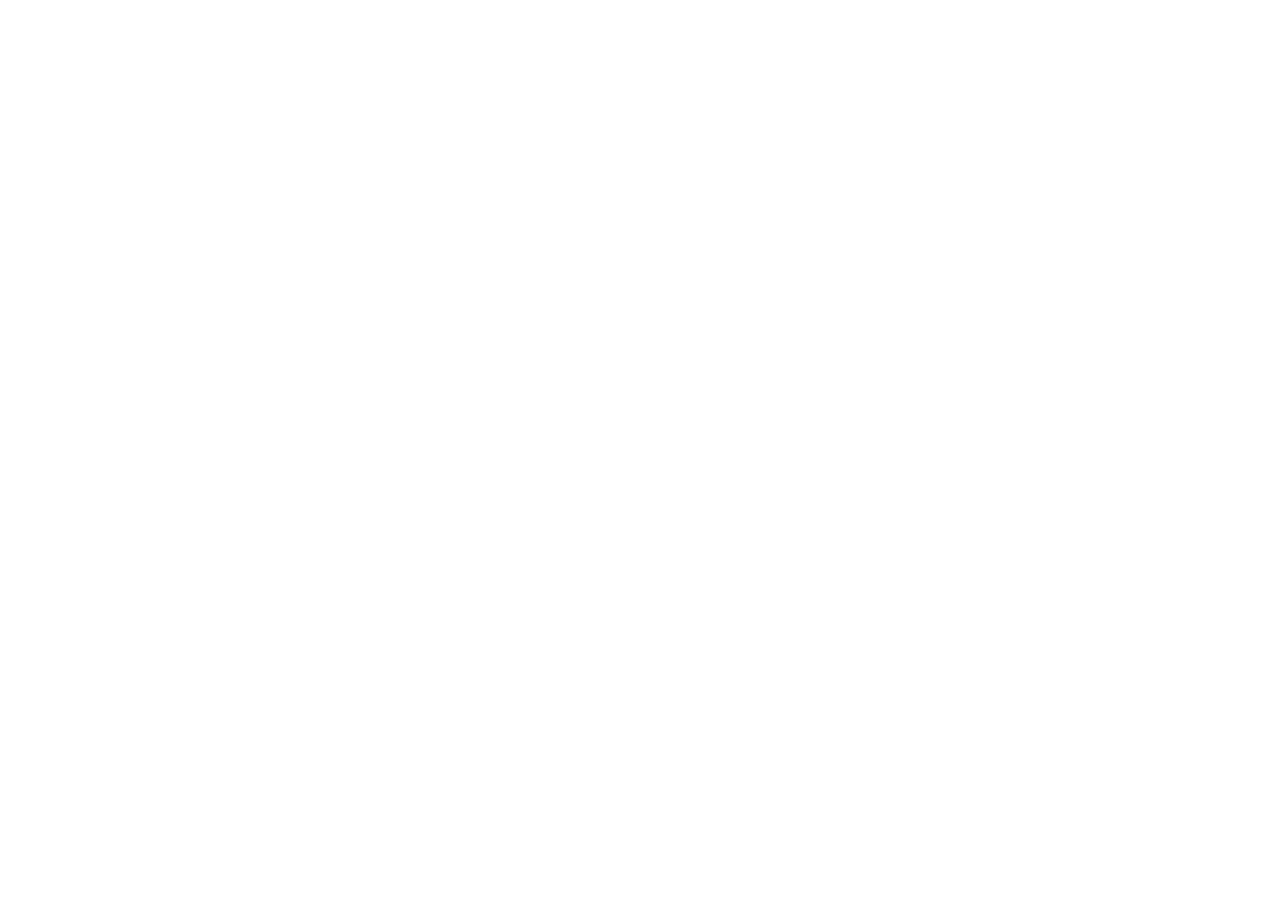
==== index.html @ 4ea0a5b0 "initial commit" ====
<!DOCTYPE html>
<html lang="en">
<head>
    <meta charset="UTF-8">
    <meta name="viewport" content="width=device-width, initial-scale=1.0">
    <title>wdd231 Tamara</title>
</head>
<body>
    
</body>
</html>
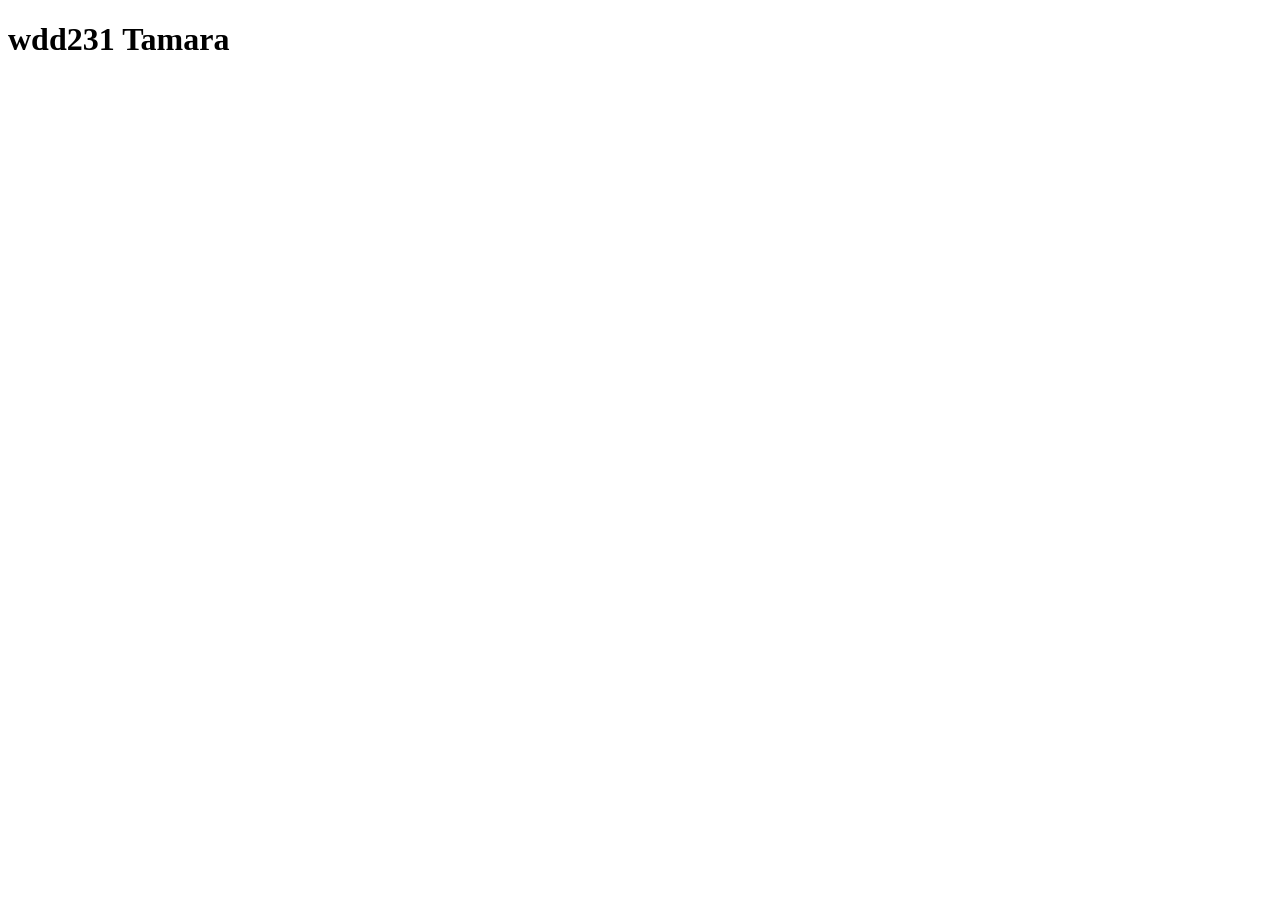
==== commit ceebe013: "try" ====
--- a/index.html
+++ b/index.html
@@ -6,6 +6,6 @@
     <title>wdd231 Tamara</title>
 </head>
 <body>
-    
+    <h1>wdd231 Tamara</h1>
 </body>
 </html>
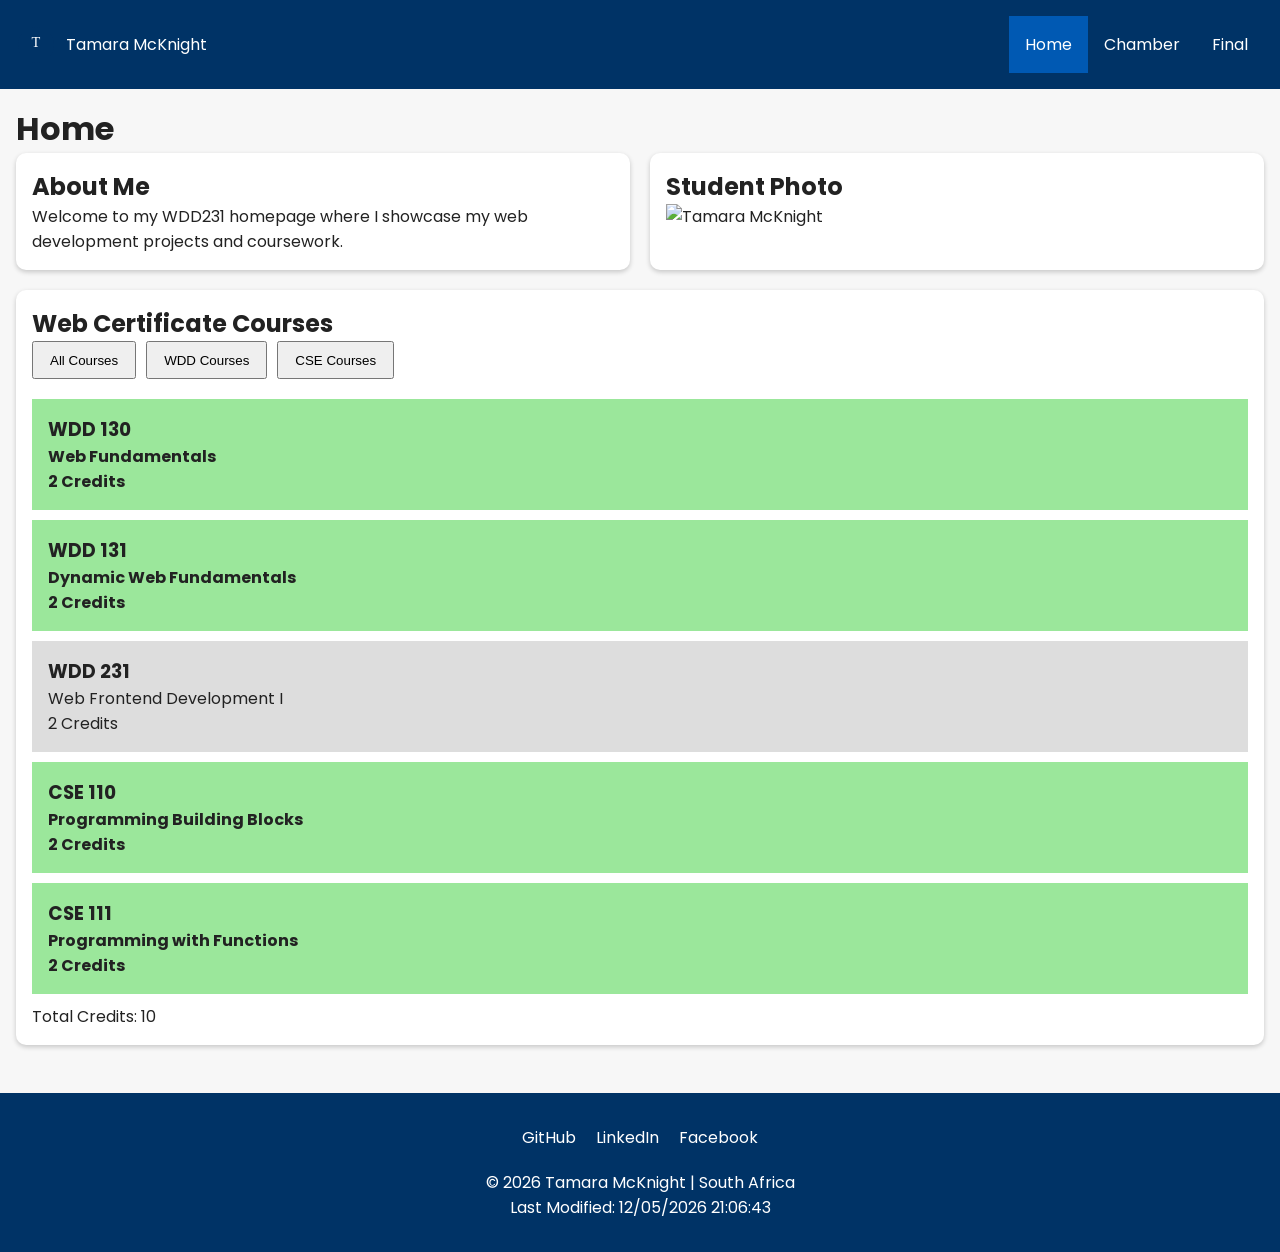
==== commit dc709799: "assignment" ====
--- a/index.html
+++ b/index.html
@@ -1,11 +1,126 @@
 <!DOCTYPE html>
 <html lang="en">
 <head>
-    <meta charset="UTF-8">
-    <meta name="viewport" content="width=device-width, initial-scale=1.0">
-    <title>wdd231 Tamara</title>
+<meta charset="UTF-8">
+<meta name="viewport" content="width=device-width, initial-scale=1.0">
+
+<title>WDD231 | Home | Tamara McKnight</title>
+
+<meta name="description" content="WDD231 Course Home Page">
+<meta name="author" content="Tamara McKnight">
+
+<link rel="preconnect" href="https://fonts.googleapis.com">
+<link rel="preconnect" href="https://fonts.gstatic.com" crossorigin>
+
+<link href="https://fonts.googleapis.com/css2?family=Poppins:wght@300;400;600&display=swap" rel="stylesheet">
+
+<link rel="stylesheet" href="styles/normalize.css">
+<link rel="stylesheet" href="styles/small.css">
+<link rel="stylesheet" href="styles/larger.css">
+
+<script src="scripts/navigation.js" defer></script>
+<script src="scripts/date.js" defer></script>
+<script src="scripts/course.js" defer></script>
+
 </head>
+
 <body>
-    <h1>wdd231 Tamara</h1>
+
+<header>
+
+<div class="logo">
+
+<img src="images/logo.svg" alt="Site Logo">
+
+<span>Tamara McKnight</span>
+
+</div>
+
+<button id="menuBtn">&#9776;</button>
+
+<nav id="navMenu">
+
+<a href="index.html" class="active">Home</a>
+
+<a href="chamber/">Chamber</a>
+
+<a href="final/">Final</a>
+
+</nav>
+
+</header>
+
+<main>
+
+<h1>Home</h1>
+
+<div class="grid">
+
+<section>
+
+<h2>About Me</h2>
+
+<p>
+Welcome to my WDD231 homepage where I showcase my web development projects
+and coursework.
+</p>
+
+</section>
+
+<section>
+
+<h2>Student Photo</h2>
+
+<img src="images/profile.webp"
+alt="Tamara McKnight">
+
+</section>
+
+<section class="courses">
+
+<h2>Web Certificate Courses</h2>
+
+<div class="buttons">
+
+<button id="all">All Courses</button>
+
+<button id="wdd">WDD Courses</button>
+
+<button id="cse">CSE Courses</button>
+
+</div>
+
+<div id="course-container"></div>
+
+<p id="credits"></p>
+
+</section>
+
+</div>
+
+</main>
+
+<footer>
+
+<div class="socials">
+
+<a href="https://github.com/yourusername" target="_blank">GitHub</a>
+
+<a href="https://linkedin.com/in/yourprofile" target="_blank">LinkedIn</a>
+
+<a href="https://facebook.com/" target="_blank">Facebook</a>
+
+</div>
+
+<p>
+&copy;
+<span id="year"></span>
+Tamara McKnight | South Africa
+</p>
+
+<p id="lastModified"></p>
+
+</footer>
+
 </body>
 </html>
--- a/styles/small.css
+++ b/styles/small.css
@@ -0,0 +1,125 @@
+*{
+margin:0;
+padding:0;
+box-sizing:border-box;
+}
+
+body{
+font-family:'Poppins',sans-serif;
+background:#f7f7f7;
+color:#222;
+}
+
+header{
+display:flex;
+justify-content:space-between;
+align-items:center;
+background:#003366;
+color:white;
+padding:1rem;
+}
+
+.logo{
+display:flex;
+align-items:center;
+gap:10px;
+}
+
+.logo img{
+width:40px;
+}
+
+nav{
+display:none;
+flex-direction:column;
+}
+
+nav.open{
+display:flex;
+}
+
+nav a{
+color:white;
+padding:1rem;
+text-decoration:none;
+}
+
+nav a:hover{
+background:#0059b3;
+}
+
+.active{
+background:#0059b3;
+}
+
+#menuBtn{
+background:none;
+border:none;
+color:white;
+font-size:2rem;
+cursor:pointer;
+}
+
+main{
+padding:1rem;
+}
+
+.grid{
+display:grid;
+gap:20px;
+}
+
+section{
+background:white;
+padding:1rem;
+border-radius:10px;
+box-shadow:0 2px 5px rgba(0,0,0,.2);
+}
+
+section img{
+width:100%;
+height:auto;
+}
+
+.buttons{
+display:flex;
+flex-wrap:wrap;
+gap:10px;
+margin-bottom:20px;
+}
+
+.buttons button{
+padding:.6rem 1rem;
+cursor:pointer;
+}
+
+.course{
+padding:1rem;
+margin-bottom:10px;
+background:#ddd;
+}
+
+.completed{
+background:#9be79b;
+font-weight:bold;
+}
+
+footer{
+text-align:center;
+padding:2rem;
+background:#003366;
+color:white;
+margin-top:2rem;
+}
+
+.socials{
+display:flex;
+justify-content:center;
+gap:20px;
+margin-bottom:20px;
+}
+
+.socials a{
+color:white;
+text-decoration:none;
+}
--- a/styles/larger.css
+++ b/styles/larger.css
@@ -0,0 +1,20 @@
+@media screen and (min-width:768px){
+
+#menuBtn{
+display:none;
+}
+
+nav{
+display:flex;
+flex-direction:row;
+}
+
+.grid{
+grid-template-columns:1fr 1fr;
+}
+
+.courses{
+grid-column:1/3;
+}
+
+}
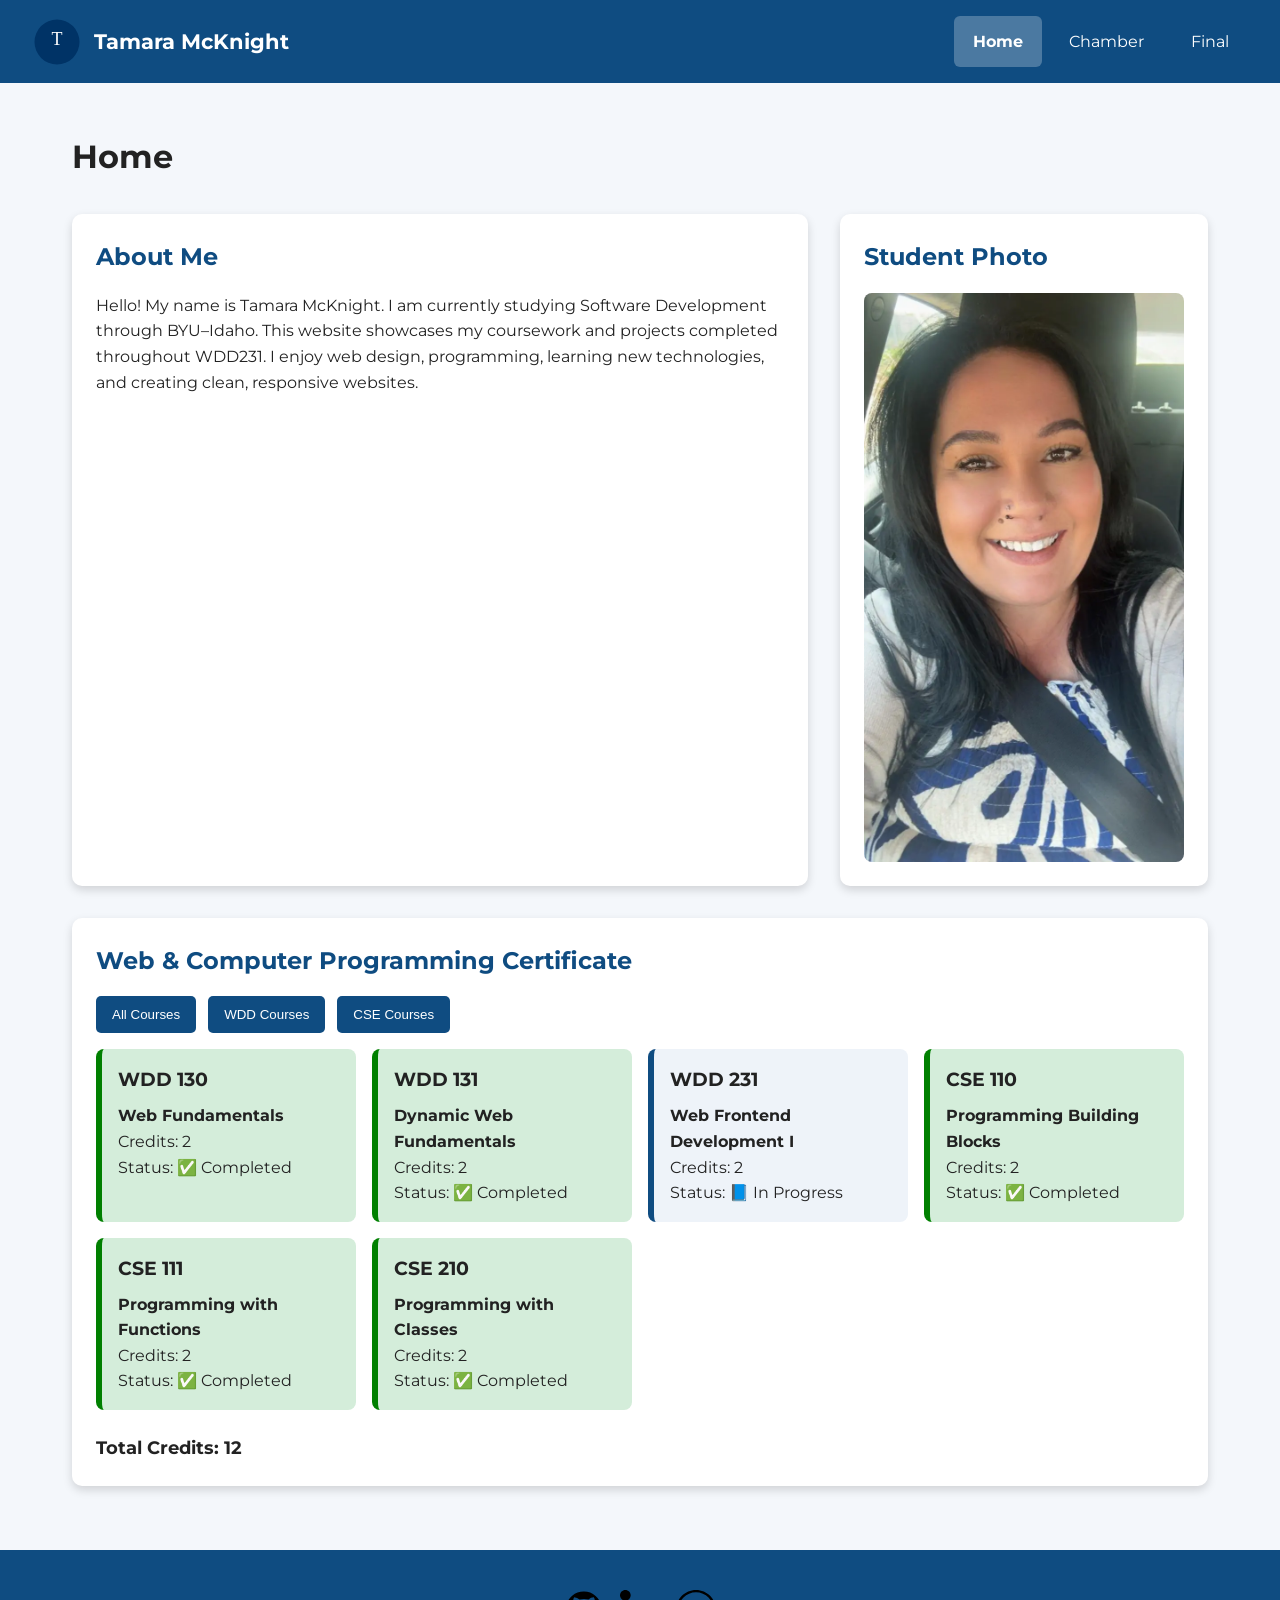
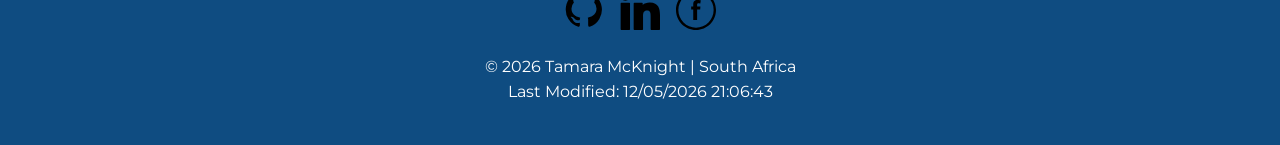
==== commit e2ddffe9: "changes" ====
--- a/index.html
+++ b/index.html
@@ -1,25 +1,45 @@
 <!DOCTYPE html>
 <html lang="en">
 <head>
+
 <meta charset="UTF-8">
 <meta name="viewport" content="width=device-width, initial-scale=1.0">
 
 <title>WDD231 | Home | Tamara McKnight</title>
 
-<meta name="description" content="WDD231 Course Home Page">
-<meta name="author" content="Tamara McKnight">
+<meta
+name="description"
+content="WDD231 Course Home Page for Tamara McKnight showcasing coursework and projects.">
+
+<meta
+name="author"
+content="Tamara McKnight">
+
+<!-- Google Font -->
 
 <link rel="preconnect" href="https://fonts.googleapis.com">
+
 <link rel="preconnect" href="https://fonts.gstatic.com" crossorigin>
 
-<link href="https://fonts.googleapis.com/css2?family=Poppins:wght@300;400;600&display=swap" rel="stylesheet">
+<link href="https://fonts.googleapis.com/css2?family=Montserrat:wght@300;400;600;700&display=swap"
+rel="stylesheet">
+
+<!-- Normalize -->
 
 <link rel="stylesheet" href="styles/normalize.css">
+
+<!-- Custom CSS -->
+
 <link rel="stylesheet" href="styles/small.css">
+
 <link rel="stylesheet" href="styles/larger.css">
 
+<!-- JavaScript -->
+
 <script src="scripts/navigation.js" defer></script>
+
 <script src="scripts/date.js" defer></script>
+
 <script src="scripts/course.js" defer></script>
 
 </head>
@@ -28,23 +48,51 @@
 
 <header>
 
-<div class="logo">
-
-<img src="images/logo.svg" alt="Site Logo">
-
-<span>Tamara McKnight</span>
-
-</div>
-
-<button id="menuBtn">&#9776;</button>
-
-<nav id="navMenu">
-
-<a href="index.html" class="active">Home</a>
-
-<a href="chamber/">Chamber</a>
-
-<a href="final/">Final</a>
+<div class="logo-box">
+
+<img
+src="images/logo.svg"
+alt="Website logo">
+
+<span class="name">
+Tamara McKnight
+</span>
+
+</div>
+
+<button
+id="menu"
+aria-label="Open navigation menu">
+
+☰
+
+</button>
+
+<nav id="navigation">
+
+<ul>
+
+<li>
+<a
+class="active"
+href="index.html">
+Home
+</a>
+</li>
+
+<li>
+<a href="chamber/index.html">
+Chamber
+</a>
+</li>
+
+<li>
+<a href="final/index.html">
+Final
+</a>
+</li>
+
+</ul>
 
 </nav>
 
@@ -54,45 +102,63 @@
 
 <h1>Home</h1>
 
-<div class="grid">
-
-<section>
+<div class="home-grid">
+
+<section class="card">
 
 <h2>About Me</h2>
 
 <p>
-Welcome to my WDD231 homepage where I showcase my web development projects
-and coursework.
+
+Hello! My name is Tamara McKnight.
+
+I am currently studying Software Development through BYU–Idaho.
+
+This website showcases my coursework and projects completed throughout WDD231.
+
+I enjoy web design, programming, learning new technologies, and creating clean, responsive websites.
+
 </p>
 
 </section>
 
-<section>
+<section class="card">
 
 <h2>Student Photo</h2>
 
-<img src="images/profile.webp"
-alt="Tamara McKnight">
+<img
+src="images/profile.webp"
+alt="Portrait of Tamara McKnight">
 
 </section>
 
-<section class="courses">
-
-<h2>Web Certificate Courses</h2>
-
-<div class="buttons">
-
-<button id="all">All Courses</button>
-
-<button id="wdd">WDD Courses</button>
-
-<button id="cse">CSE Courses</button>
-
-</div>
-
-<div id="course-container"></div>
-
-<p id="credits"></p>
+<section class="card certificate">
+
+<h2>Web & Computer Programming Certificate</h2>
+
+<div class="filter-buttons">
+
+<button id="allCourses">
+All Courses
+</button>
+
+<button id="wddCourses">
+WDD Courses
+</button>
+
+<button id="cseCourses">
+CSE Courses
+</button>
+
+</div>
+
+<div id="courseContainer">
+
+<!-- JavaScript loads cards -->
+
+</div>
+
+<p id="creditTotal"></p>
 
 </section>
 
@@ -102,20 +168,55 @@
 
 <footer>
 
-<div class="socials">
-
-<a href="https://github.com/yourusername" target="_blank">GitHub</a>
-
-<a href="https://linkedin.com/in/yourprofile" target="_blank">LinkedIn</a>
-
-<a href="https://facebook.com/" target="_blank">Facebook</a>
+<div class="social">
+
+<a
+href="https://github.com/tamaramck88"
+target="_blank"
+rel="noopener">
+
+<img
+src="images/github.svg"
+alt="GitHub">
+
+</a>
+
+<a
+href="https://linkedin.com/in/tamara-mcknight"
+target="_blank"
+rel="noopener">
+
+<img
+src="images/linkedin.svg"
+alt="LinkedIn">
+
+</a>
+
+<a
+href="https://facebook.com/"
+target="_blank"
+rel="noopener">
+
+<img
+src="images/facebook.svg"
+alt="Facebook">
+
+</a>
 
 </div>
 
 <p>
-&copy;
-<span id="year"></span>
-Tamara McKnight | South Africa
+
+©
+
+<span id="currentYear"></span>
+
+Tamara McKnight
+
+|
+
+South Africa
+
 </p>
 
 <p id="lastModified"></p>
@@ -123,4 +224,5 @@
 </footer>
 
 </body>
+
 </html>
--- a/styles/small.css
+++ b/styles/small.css
@@ -1,125 +1,260 @@
-*{
-margin:0;
-padding:0;
-box-sizing:border-box;
-}
-
-body{
-font-family:'Poppins',sans-serif;
-background:#f7f7f7;
-color:#222;
-}
-
-header{
-display:flex;
-justify-content:space-between;
-align-items:center;
-background:#003366;
-color:white;
-padding:1rem;
-}
-
-.logo{
-display:flex;
-align-items:center;
-gap:10px;
-}
-
-.logo img{
-width:40px;
-}
-
-nav{
-display:none;
-flex-direction:column;
-}
-
-nav.open{
-display:flex;
-}
-
-nav a{
-color:white;
-padding:1rem;
-text-decoration:none;
-}
-
-nav a:hover{
-background:#0059b3;
-}
-
-.active{
-background:#0059b3;
-}
-
-#menuBtn{
-background:none;
-border:none;
-color:white;
-font-size:2rem;
-cursor:pointer;
-}
-
-main{
-padding:1rem;
-}
-
-.grid{
-display:grid;
-gap:20px;
-}
-
-section{
-background:white;
-padding:1rem;
-border-radius:10px;
-box-shadow:0 2px 5px rgba(0,0,0,.2);
-}
-
-section img{
-width:100%;
-height:auto;
-}
-
-.buttons{
-display:flex;
-flex-wrap:wrap;
-gap:10px;
-margin-bottom:20px;
-}
-
-.buttons button{
-padding:.6rem 1rem;
-cursor:pointer;
-}
-
-.course{
-padding:1rem;
-margin-bottom:10px;
-background:#ddd;
-}
-
-.completed{
-background:#9be79b;
-font-weight:bold;
-}
-
-footer{
-text-align:center;
-padding:2rem;
-background:#003366;
-color:white;
-margin-top:2rem;
-}
-
-.socials{
-display:flex;
-justify-content:center;
-gap:20px;
-margin-bottom:20px;
-}
-
-.socials a{
-color:white;
-text-decoration:none;
+/* ------------------------------
+   Global Variables
+--------------------------------*/
+
+:root {
+    --primary: #0f4c81;
+    --secondary: #f4f7fb;
+    --accent: #ffc857;
+    --dark: #222;
+    --light: #ffffff;
+    --completed: #d4edda;
+    --shadow: 0 4px 10px rgba(0,0,0,.15);
+    --radius: 10px;
+}
+
+/* ------------------------------
+   Reset
+--------------------------------*/
+
+* {
+    margin: 0;
+    padding: 0;
+    box-sizing: border-box;
+}
+
+body {
+    font-family: 'Montserrat', sans-serif;
+    background: var(--secondary);
+    color: var(--dark);
+    line-height: 1.6;
+}
+
+/* ------------------------------
+   Header
+--------------------------------*/
+
+header {
+    background: var(--primary);
+    color: white;
+
+    display: flex;
+    justify-content: space-between;
+    align-items: center;
+
+    padding: 1rem;
+}
+
+.logo-box {
+    display: flex;
+    align-items: center;
+    gap: .75rem;
+}
+
+.logo-box img {
+    width: 50px;
+}
+
+.name {
+    font-size: 1.3rem;
+    font-weight: 700;
+}
+
+/* ------------------------------
+   Navigation
+--------------------------------*/
+
+#menu {
+    background: none;
+    border: none;
+    color: white;
+    font-size: 2rem;
+    cursor: pointer;
+}
+
+nav {
+    display: none;
+    width: 100%;
+}
+
+nav.open {
+    display: block;
+}
+
+nav ul {
+    list-style: none;
+}
+
+nav li {
+    border-top: 1px solid rgba(255,255,255,.3);
+}
+
+nav a {
+    display: block;
+    text-decoration: none;
+    color: white;
+    padding: 1rem;
+    transition: .3s;
+}
+
+nav a:hover {
+    background: rgba(255,255,255,.2);
+}
+
+.active {
+    background: rgba(255,255,255,.25);
+    font-weight: bold;
+}
+
+/* ------------------------------
+   Main
+--------------------------------*/
+
+main {
+    max-width: 1200px;
+    margin: auto;
+    padding: 1rem;
+}
+
+h1 {
+    margin: 1rem 0;
+}
+
+.home-grid {
+    display: grid;
+    gap: 1.5rem;
+}
+
+/* ------------------------------
+   Cards
+--------------------------------*/
+
+.card {
+    background: white;
+    padding: 1.5rem;
+    border-radius: var(--radius);
+    box-shadow: var(--shadow);
+}
+
+.card h2 {
+    color: var(--primary);
+    margin-bottom: 1rem;
+}
+
+/* ------------------------------
+   Student Image
+--------------------------------*/
+
+.card img {
+    width: 100%;
+    border-radius: 8px;
+}
+
+/* ------------------------------
+   Buttons
+--------------------------------*/
+
+.filter-buttons {
+    display: flex;
+    flex-wrap: wrap;
+    gap: .75rem;
+    margin: 1rem 0;
+}
+
+.filter-buttons button {
+    background: var(--primary);
+    color: white;
+
+    border: none;
+
+    padding: .7rem 1rem;
+
+    cursor: pointer;
+
+    border-radius: 5px;
+
+    transition: .3s;
+}
+
+.filter-buttons button:hover {
+    background: #08365b;
+}
+
+/* ------------------------------
+   Course Cards
+--------------------------------*/
+
+#courseContainer {
+    display: grid;
+    gap: 1rem;
+}
+
+.course-card {
+    background: #eef3f9;
+
+    padding: 1rem;
+
+    border-radius: 8px;
+
+    border-left: 6px solid var(--primary);
+}
+
+.course-card.completed {
+    background: var(--completed);
+
+    border-left-color: green;
+}
+
+.course-card h3 {
+    margin-bottom: .5rem;
+}
+
+#creditTotal {
+    margin-top: 1.5rem;
+    font-weight: bold;
+    font-size: 1.1rem;
+}
+
+/* ------------------------------
+   Footer
+--------------------------------*/
+
+footer {
+    background: var(--primary);
+
+    color: white;
+
+    text-align: center;
+
+    padding: 2rem 1rem;
+
+    margin-top: 2rem;
+}
+
+.social {
+    display: flex;
+    justify-content: center;
+    gap: 1rem;
+
+    margin-bottom: 1rem;
+}
+
+.social img {
+    width: 35px;
+
+    transition: .3s;
+}
+
+.social img:hover {
+    transform: scale(1.15);
+}
+
+/* ------------------------------
+   Accessibility
+--------------------------------*/
+
+button:focus,
+a:focus {
+    outline: 3px solid var(--accent);
+    outline-offset: 3px;
 }
--- a/styles/larger.css
+++ b/styles/larger.css
@@ -1,20 +1,108 @@
-@media screen and (min-width:768px){
+/* ==========================================
+   Desktop Styles (768px and larger)
+========================================== */
 
-#menuBtn{
-display:none;
-}
+@media only screen and (min-width: 768px) {
 
-nav{
-display:flex;
-flex-direction:row;
-}
+    /* ---------------- Header ---------------- */
 
-.grid{
-grid-template-columns:1fr 1fr;
-}
+    header {
+        display: flex;
+        justify-content: space-between;
+        align-items: center;
+        padding: 1rem 2rem;
+    }
 
-.courses{
-grid-column:1/3;
-}
+    /* Hide hamburger */
+
+    #menu {
+        display: none;
+    }
+
+    /* Horizontal navigation */
+
+    nav {
+        display: block;
+        width: auto;
+    }
+
+    nav ul {
+        display: flex;
+        gap: .5rem;
+    }
+
+    nav li {
+        border: none;
+    }
+
+    nav a {
+        padding: .8rem 1.2rem;
+        border-radius: 6px;
+    }
+
+    nav a:hover {
+        background: rgba(255,255,255,.20);
+    }
+
+    /* ---------------- Main ---------------- */
+
+    main {
+        padding: 2rem;
+    }
+
+    h1 {
+        margin-bottom: 2rem;
+    }
+
+    /* Two-column layout */
+
+    .home-grid {
+        display: grid;
+        grid-template-columns: 2fr 1fr;
+        gap: 2rem;
+    }
+
+    /* Certificate spans full width */
+
+    .certificate {
+        grid-column: 1 / 3;
+    }
+
+    /* ---------------- Cards ---------------- */
+
+    .card {
+        transition: transform .25s ease, box-shadow .25s ease;
+    }
+
+    .card:hover {
+        transform: translateY(-4px);
+        box-shadow: 0 10px 20px rgba(0,0,0,.15);
+    }
+
+    /* ---------------- Student Photo ---------------- */
+
+    .card img {
+        max-width: 100%;
+        display: block;
+        margin: auto;
+    }
+
+    /* ---------------- Course Grid ---------------- */
+
+    #courseContainer {
+        display: grid;
+        grid-template-columns: repeat(auto-fit, minmax(260px, 1fr));
+        gap: 1rem;
+    }
+
+    /* ---------------- Footer ---------------- */
+
+    footer {
+        padding: 2.5rem;
+    }
+
+    .social img {
+        width: 40px;
+    }
 
 }
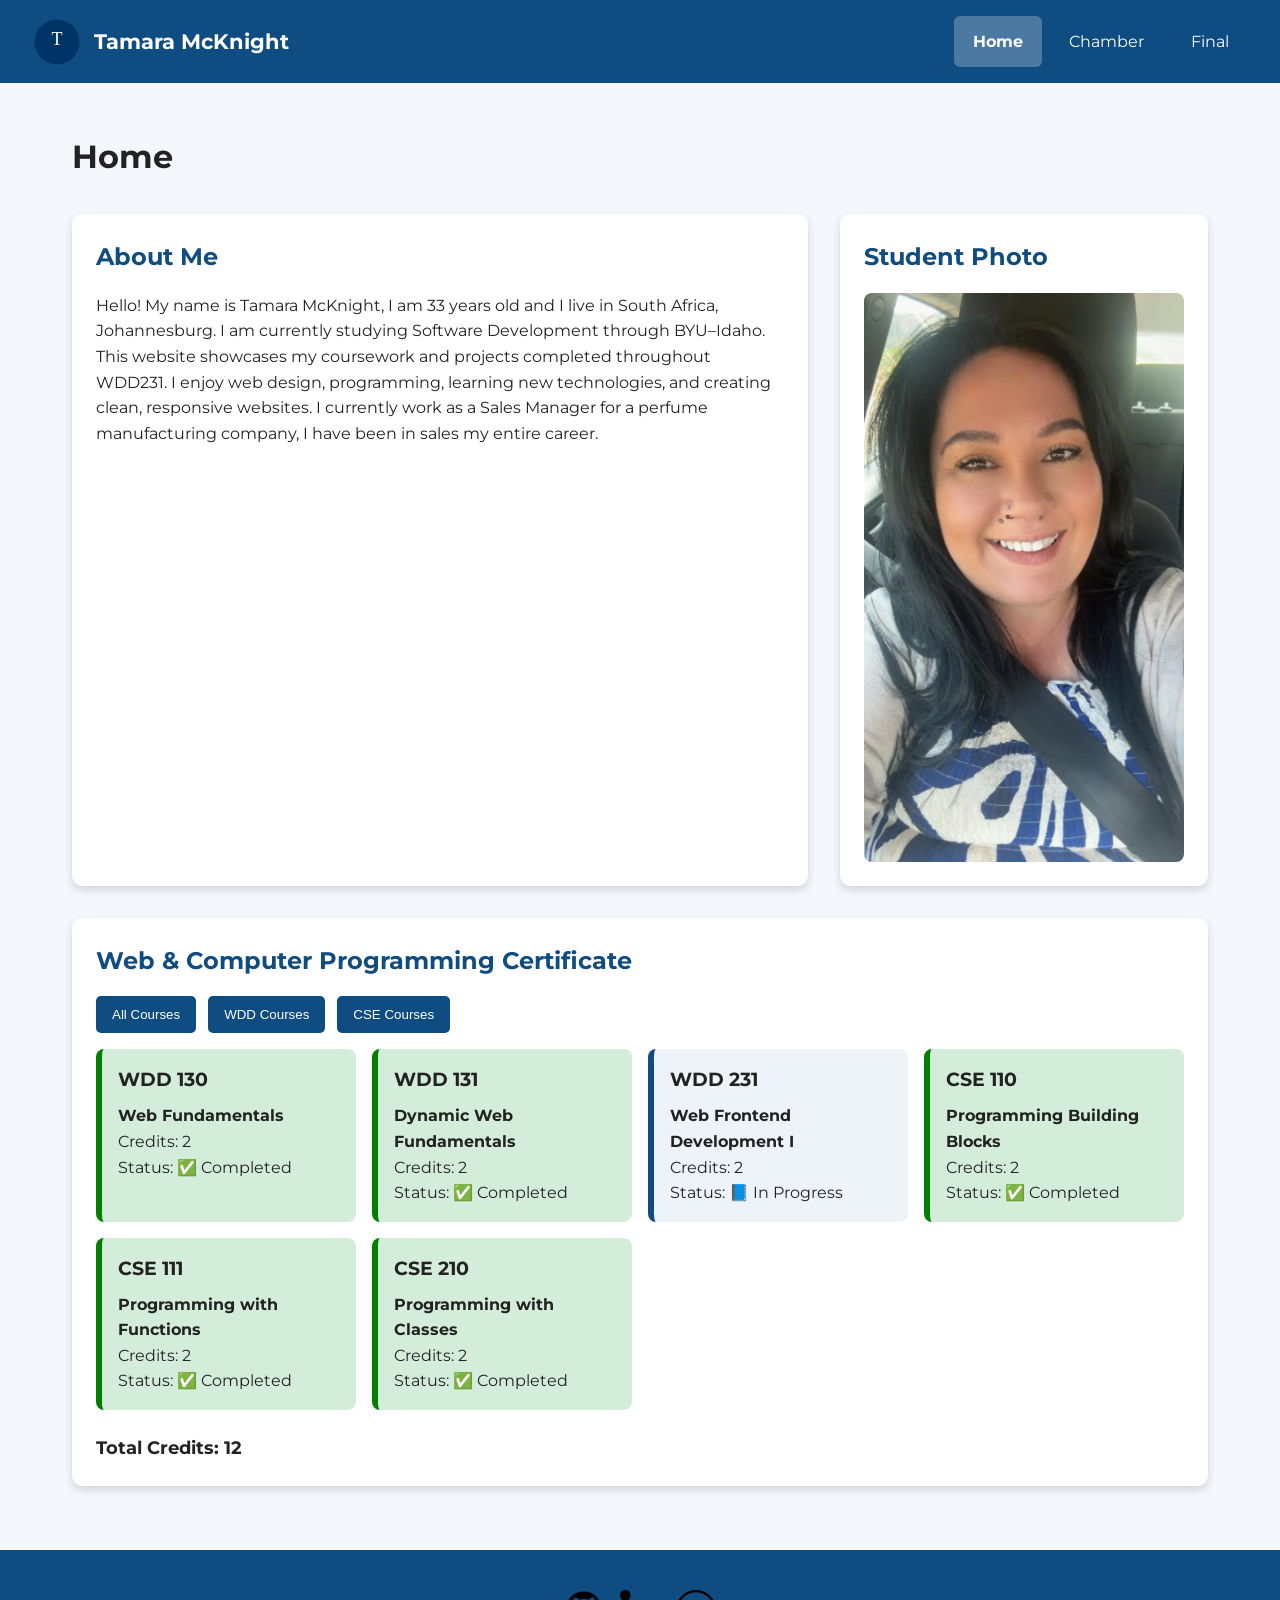
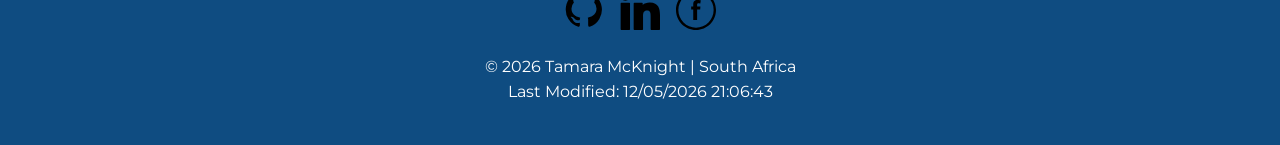
==== commit 8ddeaebe: "changes" ====
--- a/index.html
+++ b/index.html
@@ -110,13 +110,15 @@
 
 <p>
 
-Hello! My name is Tamara McKnight.
+Hello! My name is Tamara McKnight, I am 33 years old and I live in South Africa, Johannesburg.
 
 I am currently studying Software Development through BYU–Idaho.
 
 This website showcases my coursework and projects completed throughout WDD231.
 
 I enjoy web design, programming, learning new technologies, and creating clean, responsive websites.
+
+I currently work as a Sales Manager for a perfume manufacturing company, I have been in sales my entire career.
 
 </p>
 
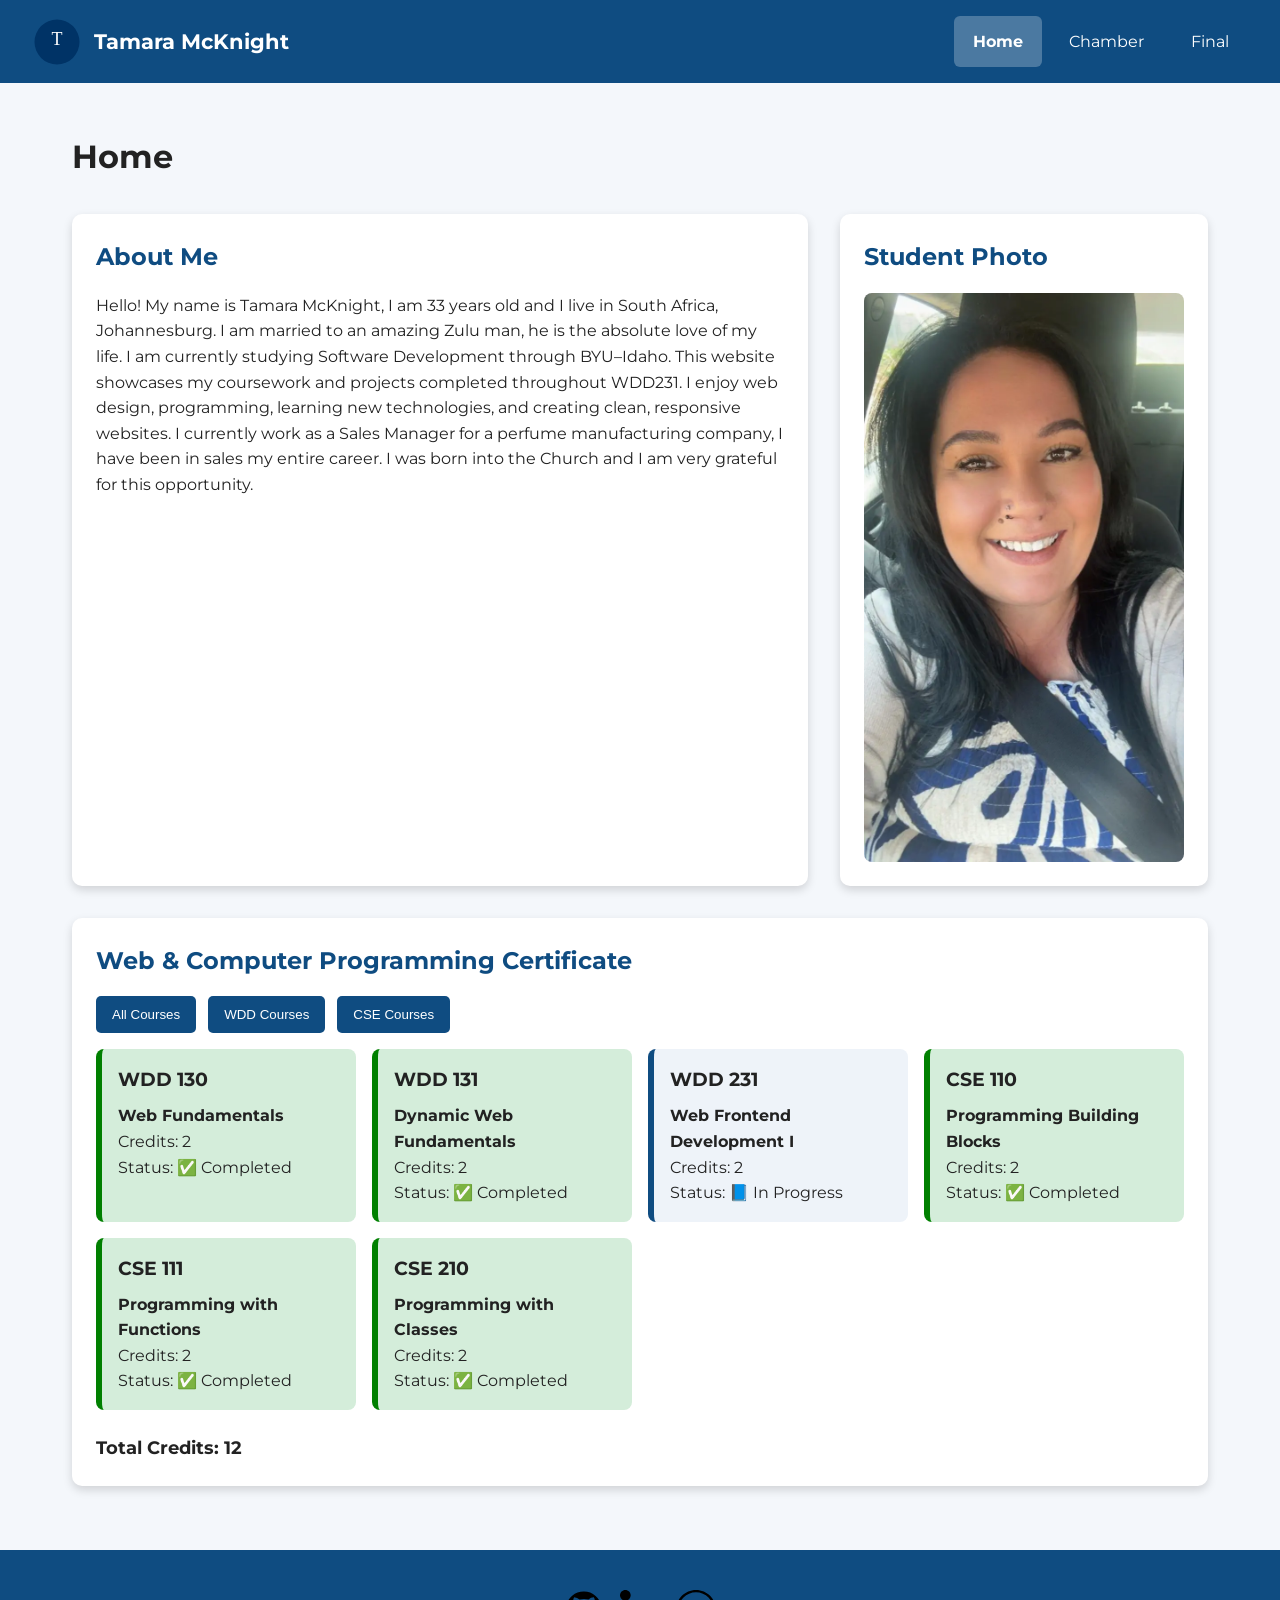
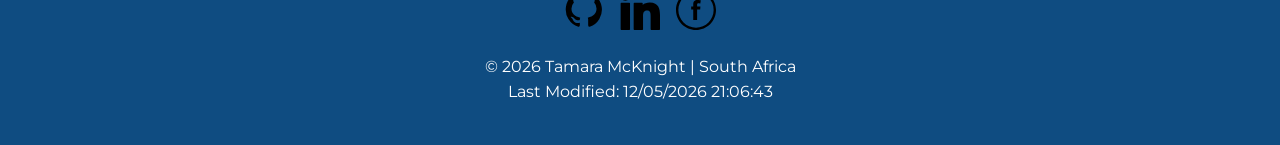
==== commit 77bb80c9: "changes" ====
--- a/index.html
+++ b/index.html
@@ -112,6 +112,8 @@
 
 Hello! My name is Tamara McKnight, I am 33 years old and I live in South Africa, Johannesburg.
 
+I am married to an amazing Zulu man, he is the absolute love of my life.
+
 I am currently studying Software Development through BYU–Idaho.
 
 This website showcases my coursework and projects completed throughout WDD231.
@@ -119,6 +121,8 @@
 I enjoy web design, programming, learning new technologies, and creating clean, responsive websites.
 
 I currently work as a Sales Manager for a perfume manufacturing company, I have been in sales my entire career.
+
+I was born into the Church and I am very grateful for this opportunity.
 
 </p>
 
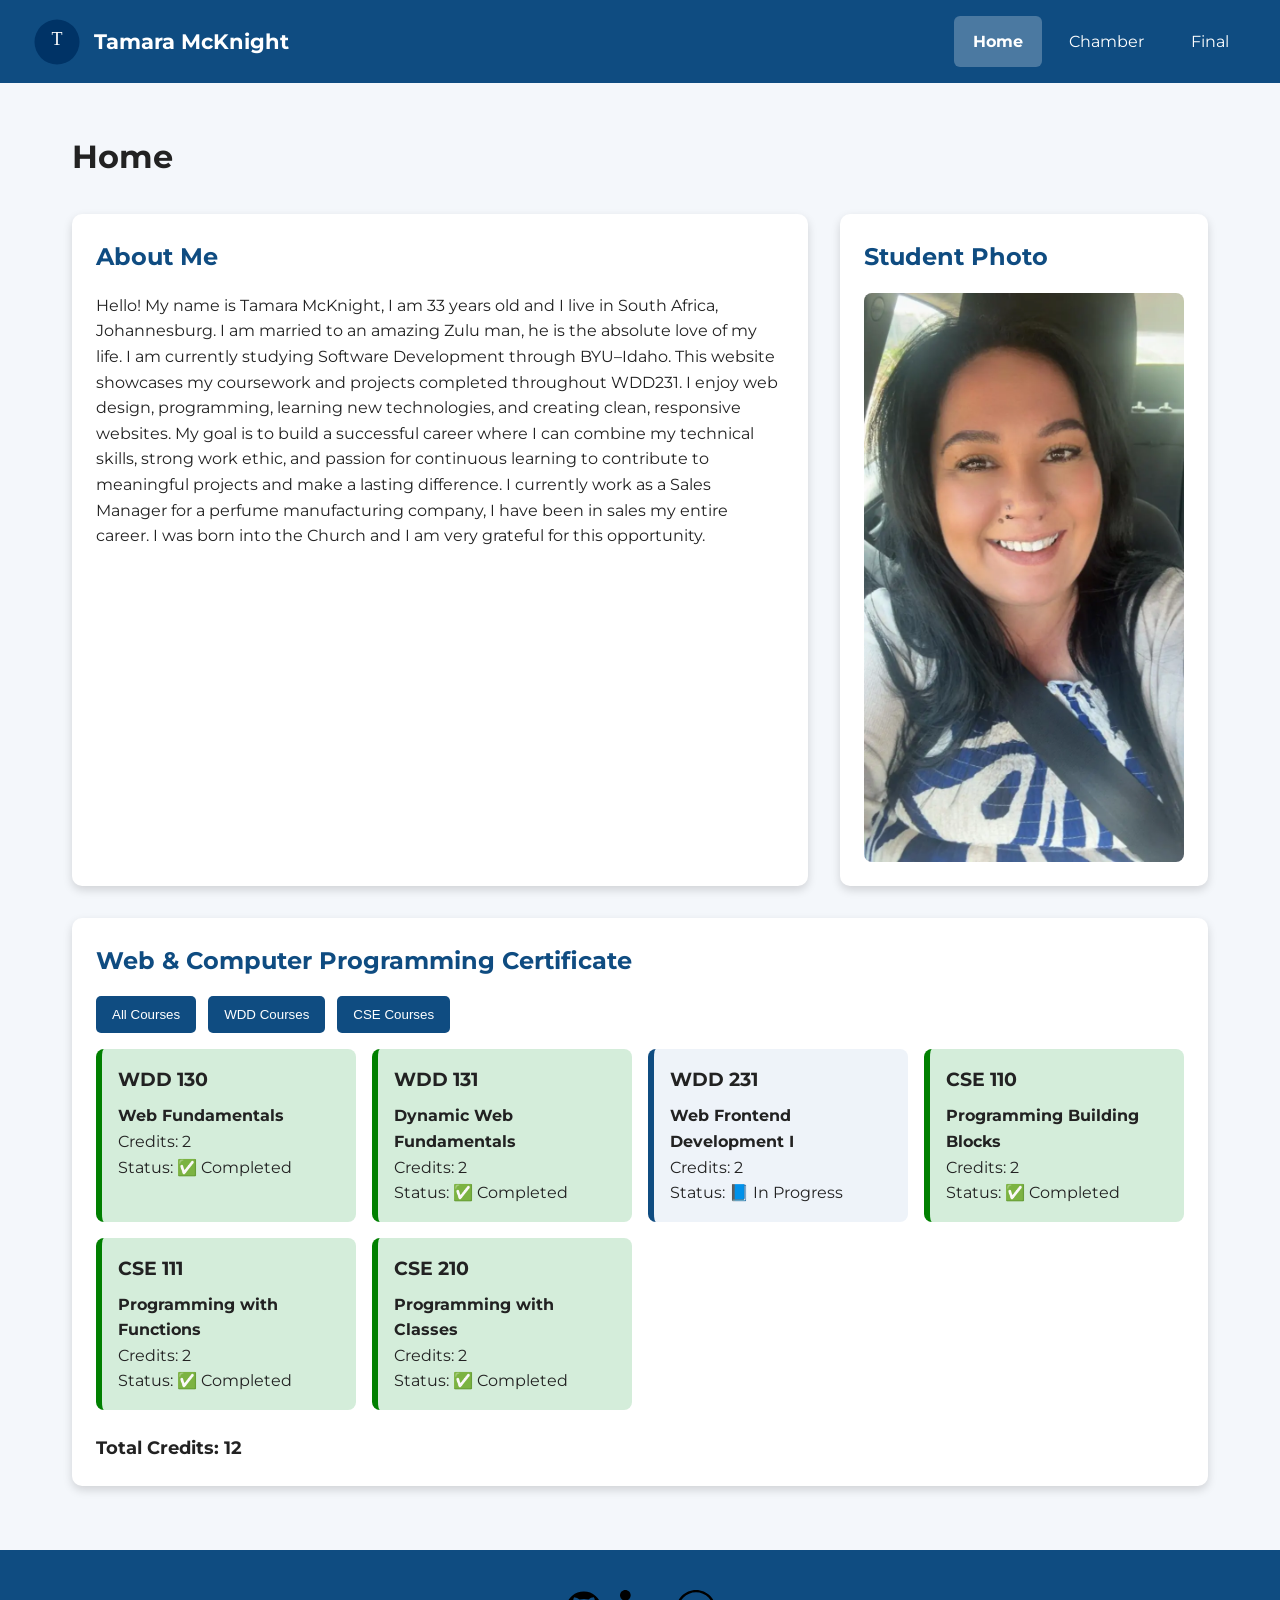
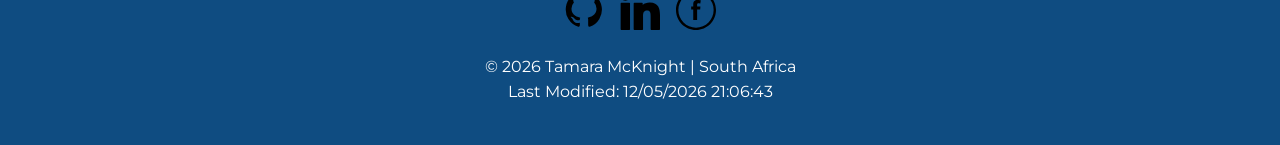
==== commit 2d0c8699: "changes" ====
--- a/index.html
+++ b/index.html
@@ -120,6 +120,8 @@
 
 I enjoy web design, programming, learning new technologies, and creating clean, responsive websites.
 
+My goal is to build a successful career where I can combine my technical skills, strong work ethic, and passion for continuous learning to contribute to meaningful projects and make a lasting difference.
+
 I currently work as a Sales Manager for a perfume manufacturing company, I have been in sales my entire career.
 
 I was born into the Church and I am very grateful for this opportunity.
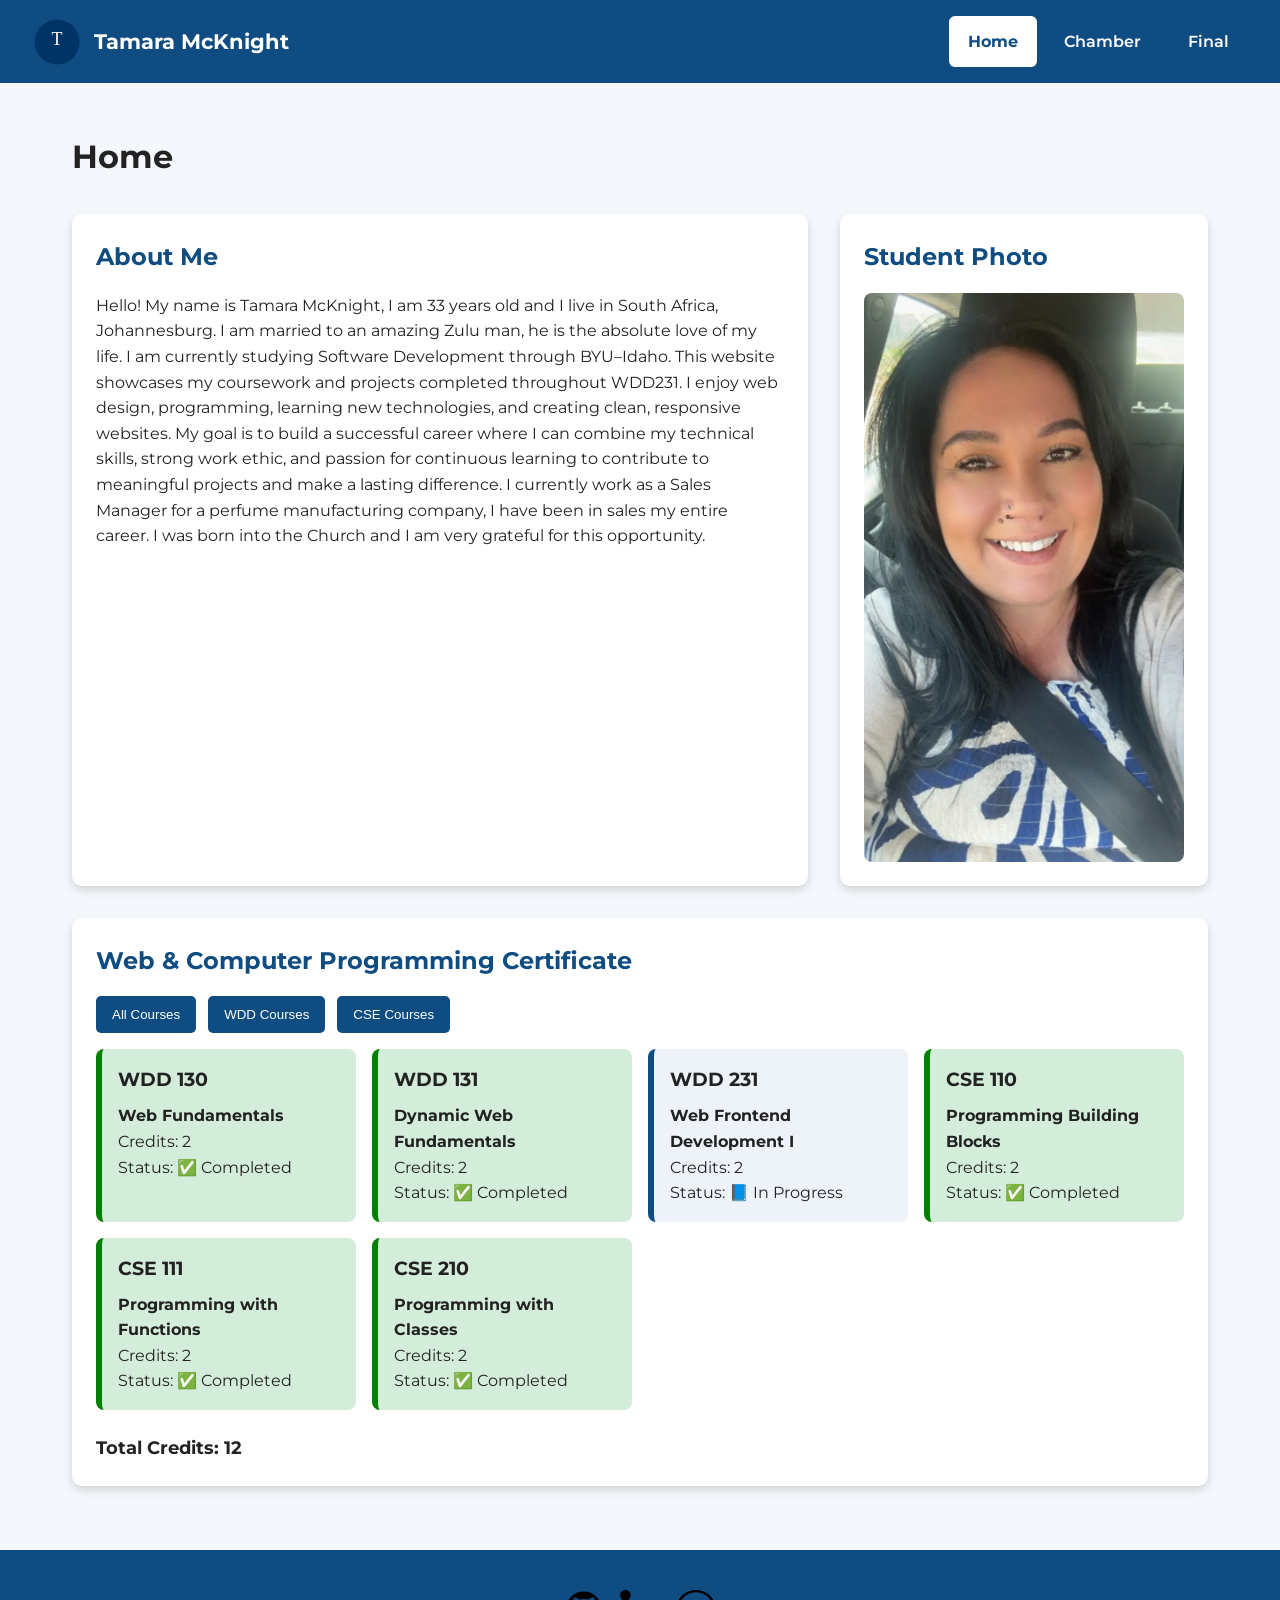
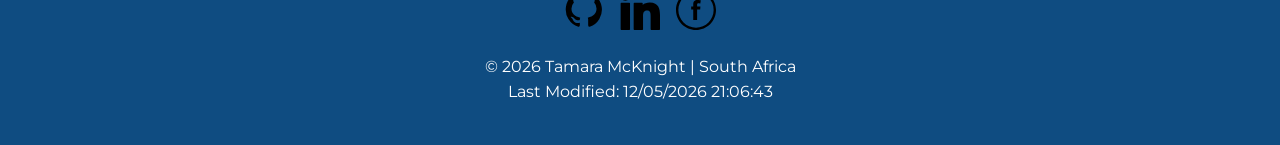
==== commit 5bab9a58: "changes" ====
--- a/index.html
+++ b/index.html
@@ -178,10 +178,10 @@
 
 <div class="social">
 
-<a
-href="https://github.com/tamaramck88"
-target="_blank"
-rel="noopener">
+<a href="https://github.com/tamaramck88"
+   target="_blank"
+   rel="noopener"
+   aria-label="Visit my GitHub profile">
 
 <img
 src="images/github.svg"
@@ -189,10 +189,10 @@
 
 </a>
 
-<a
-href="https://linkedin.com/in/tamara-mcknight"
-target="_blank"
-rel="noopener">
+<a href="https://linkedin.com/in/tamara-mcknight"
+   target="_blank"
+   rel="noopener"
+   aria-label="Visit my LinkedIn profile">
 
 <img
 src="images/linkedin.svg"
@@ -200,10 +200,10 @@
 
 </a>
 
-<a
-href="https://facebook.com/"
-target="_blank"
-rel="noopener">
+<a href="https://facebook.com/"
+   target="_blank"
+   rel="noopener"
+   aria-label="Visit my Facebook profile">
 
 <img
 src="images/facebook.svg"
--- a/styles/small.css
+++ b/styles/small.css
@@ -37,11 +37,9 @@
 header {
     background: var(--primary);
     color: white;
-
     display: flex;
     justify-content: space-between;
     align-items: center;
-
     padding: 1rem;
 }
 
@@ -64,10 +62,14 @@
    Navigation
 --------------------------------*/
 
+/* ------------------------------
+   Navigation
+--------------------------------*/
+
 #menu {
     background: none;
     border: none;
-    color: white;
+    color: #ffffff;
     font-size: 2rem;
     cursor: pointer;
 }
@@ -83,6 +85,8 @@
 
 nav ul {
     list-style: none;
+    margin: 0;
+    padding: 0;
 }
 
 nav li {
@@ -91,21 +95,34 @@
 
 nav a {
     display: block;
+    padding: 1rem;
     text-decoration: none;
-    color: white;
-    padding: 1rem;
-    transition: .3s;
-}
-
-nav a:hover {
-    background: rgba(255,255,255,.2);
-}
-
-.active {
-    background: rgba(255,255,255,.25);
-    font-weight: bold;
-}
-
+    color: #ffffff;
+    font-weight: 600;
+    transition: background-color .3s ease, color .3s ease;
+}
+
+/* Hover */
+
+nav a:hover,
+nav a:focus {
+    background-color: #ffffff;
+    color: var(--primary);
+}
+
+/* Active page */
+
+nav a.active {
+    background-color: #ffffff;
+    color: var(--primary);
+    font-weight: 700;
+}
+
+nav a.active:hover,
+nav a.active:focus {
+    background-color: #ffffff;
+    color: var(--primary);
+}
 /* ------------------------------
    Main
 --------------------------------*/
@@ -164,15 +181,10 @@
 .filter-buttons button {
     background: var(--primary);
     color: white;
-
     border: none;
-
     padding: .7rem 1rem;
-
     cursor: pointer;
-
     border-radius: 5px;
-
     transition: .3s;
 }
 
@@ -191,17 +203,13 @@
 
 .course-card {
     background: #eef3f9;
-
-    padding: 1rem;
-
+    padding: 1rem;
     border-radius: 8px;
-
     border-left: 6px solid var(--primary);
 }
 
 .course-card.completed {
     background: var(--completed);
-
     border-left-color: green;
 }
 
@@ -221,13 +229,9 @@
 
 footer {
     background: var(--primary);
-
     color: white;
-
     text-align: center;
-
     padding: 2rem 1rem;
-
     margin-top: 2rem;
 }
 
@@ -235,13 +239,11 @@
     display: flex;
     justify-content: center;
     gap: 1rem;
-
     margin-bottom: 1rem;
 }
 
 .social img {
     width: 35px;
-
     transition: .3s;
 }
 
--- a/styles/larger.css
+++ b/styles/larger.css
@@ -21,28 +21,66 @@
 
     /* Horizontal navigation */
 
-    nav {
-        display: block;
-        width: auto;
-    }
+    /* ---------------- Header ---------------- */
 
-    nav ul {
-        display: flex;
-        gap: .5rem;
-    }
+header {
+    display: flex;
+    justify-content: space-between;
+    align-items: center;
+    padding: 1rem 2rem;
+}
 
-    nav li {
-        border: none;
-    }
+/* Hide hamburger */
 
-    nav a {
-        padding: .8rem 1.2rem;
-        border-radius: 6px;
-    }
+#menu {
+    display: none;
+}
 
-    nav a:hover {
-        background: rgba(255,255,255,.20);
-    }
+/* Navigation */
+
+nav {
+    display: block;
+    width: auto;
+}
+
+nav ul {
+    display: flex;
+    gap: .5rem;
+    list-style: none;
+    margin: 0;
+    padding: 0;
+}
+
+nav li {
+    border: none;
+}
+
+nav a {
+    display: block;
+    padding: .8rem 1.2rem;
+    text-decoration: none;
+    color: #ffffff;
+    border-radius: 6px;
+    transition: background-color .3s ease, color .3s ease;
+}
+
+nav a:hover,
+nav a:focus {
+    background-color: #ffffff;
+    color: var(--primary);
+}
+
+nav a.active {
+    background-color: #ffffff;
+    color: var(--primary);
+    font-weight: 700;
+}
+
+nav a.active:hover,
+nav a.active:focus {
+    background-color: #ffffff;
+    color: var(--primary);
+}
 
     /* ---------------- Main ---------------- */
 
@@ -76,7 +114,7 @@
 
     .card:hover {
         transform: translateY(-4px);
-        box-shadow: 0 10px 20px rgba(0,0,0,.15);
+        box-shadow: 0 10px 20px rgba(0, 0, 0, .15);
     }
 
     /* ---------------- Student Photo ---------------- */
